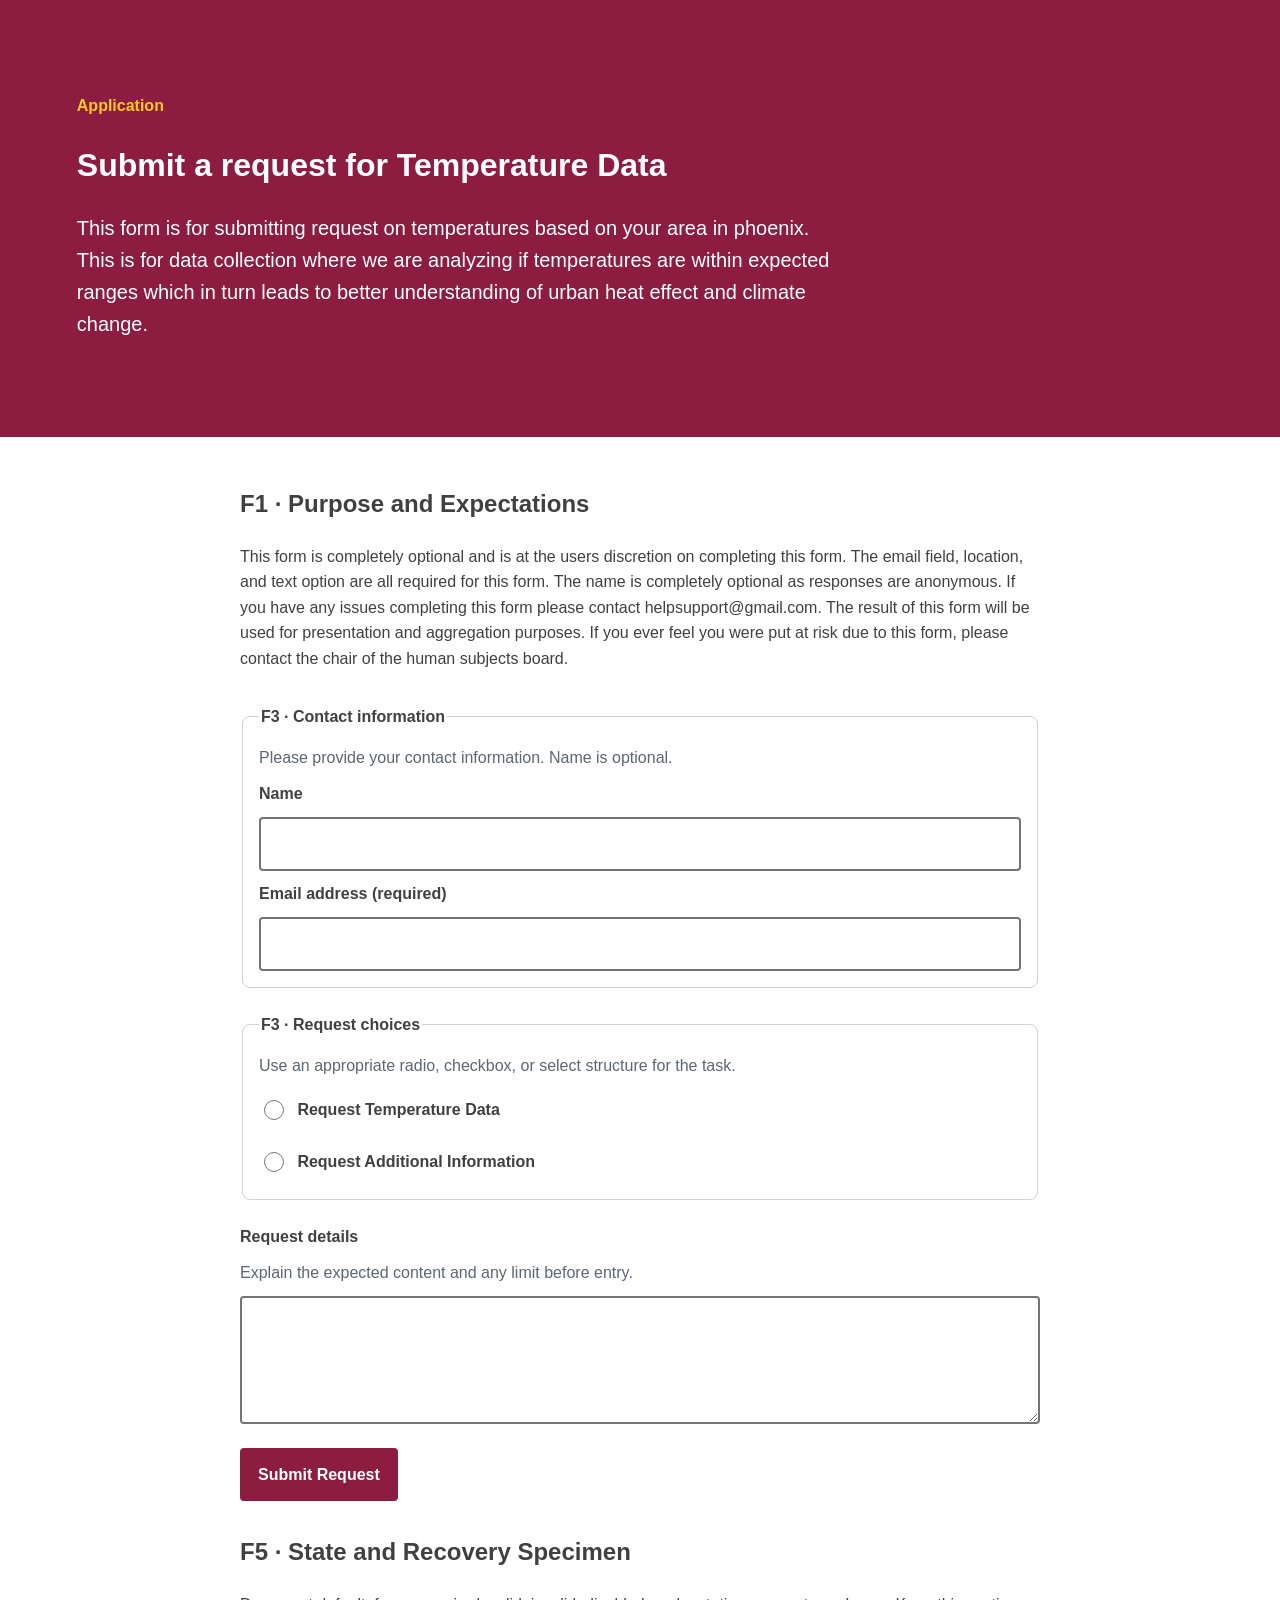
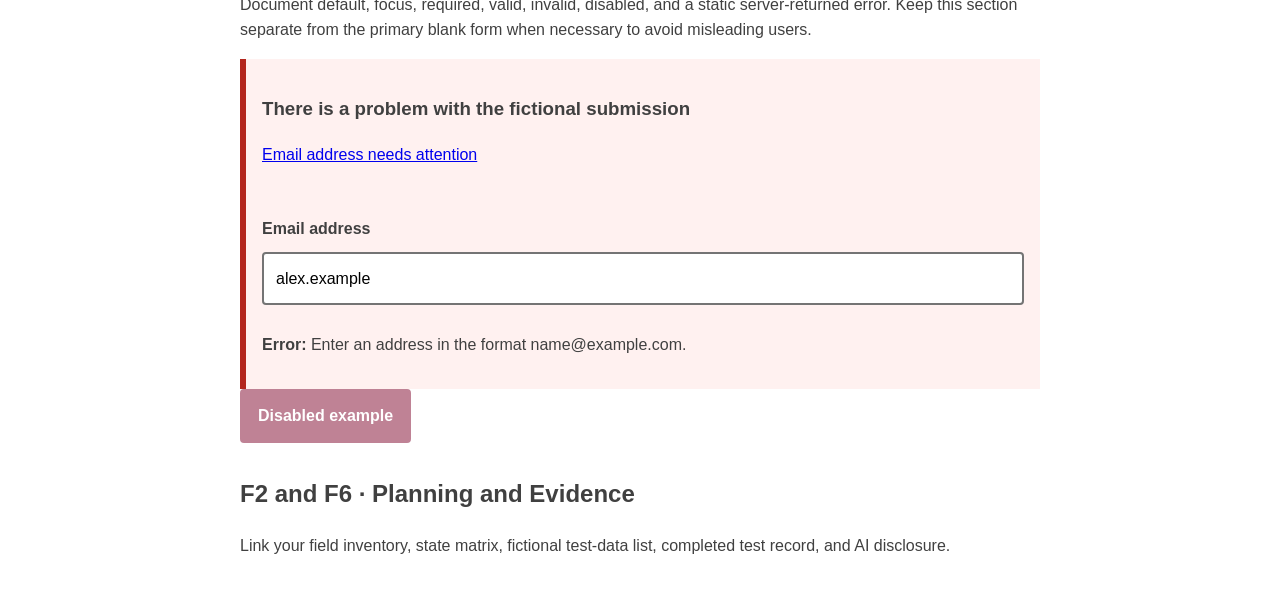
==== index.html @ ecb99474 "Added files" ====
<!doctype html>
<html lang="en">
    <head>
        <meta charset="utf-8">
        <meta name="viewport" content="width=device-width,initial-scale=1">
        <title>Inclusive Form Flow</title><link rel="stylesheet" href="styles.css">
    </head>
    <body>
        <header class="page-header">
            <p class="eyebrow">Application </p>
            <h1>Submit a request for Temperature Data</h1>
            <p class="lede">This form is for submitting request on temperatures based on your area in phoenix. This is for data collection where we are analyzing if temperatures are within expected ranges which in turn leads to better understanding of urban heat effect and climate change.</p>
        </header>
        <main>
            <section id="expectations">
                <h2>F1 · Purpose and Expectations</h2>
                <p> This form is completely optional and is at the users discretion on completing this form. The email field, location, and text option are all required for this form. The name is completely optional as responses are anonymous. If you have any issues completing this form please contact helpsupport@gmail.com. The result of this form will be used for presentation and aggregation purposes. If you ever feel you were put at risk due to this form, please contact the chair of the human subjects board.   </p>
            </section>
            <form action="" method="get">
                <fieldset>
                    <legend>F3 · Contact information</legend>
                    <p class="help">Please provide your contact information. Name is optional.</p>
                    <div class="field">
                        <label for="name">Name</label>
                        <input id="name" name="name" type="text" autocomplete="name">
                    </div>
                    <div class="field">
                        <label for="email">Email address (required)</label>
                        <input id="email" name="email" type="email" autocomplete="email" required >
                    </div>
                </fieldset>
                <fieldset>
                    <legend>F3 · Request choices</legend>
                    <p class="help">Use an appropriate radio, checkbox, or select structure for the task.</p>
                    <label class="choice">
                        <input type="radio" name="request_type" value="option-a"> Request Temperature Data</label>
                        <label class="choice"><input type="radio" name="request_type" value="option-b"> Request Additional Information</label>
                    </fieldset>
                    <div class="field">
                        <label for="details">Request details</label>
                        <p class="help" id="details-help">Explain the expected content and any limit before entry.</p>
                        <textarea id="details" name="details" aria-describedby="details-help"></textarea>
                    </div>
                    <button type="submit">Submit Request</button>
                </form>
                <section id="states">
                    <h2>F5 · State and Recovery Specimen</h2>
                    <p>Document default, focus, required, valid, invalid, disabled, and a static server-returned error. Keep this section separate from the primary blank form when necessary to avoid misleading users.</p>
                    <div class="error-summary">
                        <h3>There is a problem with the fictional submission</h3>
                        <p><a href="#error-example">Email address needs attention</a></p>
                    </div>
                    <div class="field field-error">
                        <label for="error-example">Email address</label>
                        <input id="error-example" type="email" value="alex.example" aria-invalid="true" aria-describedby="error-message">
                        <p id="error-message"><strong>Error:</strong> Enter an address in the format name@example.com.</p>
                    </div>
                    <button type="button" disabled>Disabled example</button>
                </section>
                <section id="documentation">
                    <h2>F2 and F6 · Planning and Evidence</h2>
                    <p>Link your field inventory, state matrix, fictional test-data list, completed test record, and AI disclosure.</p>
                </section>
            </main>
        </body>
        </html>
---- styles.css ----
:root{
    --color-text:#404040;
    --color-surface:#fff;
    --color-action:#8c1d40;
    --color-accent:#ffc627;
    --color-border:#747474;
    --color-error:#b3261e;
    --color-muted:#5c6670;
    --space-3:1rem;
    --radius:.5rem;
    --measure:68ch;
}
*,*::before,*::after{
    box-sizing:border-box;
}
body{
    margin:0;
    color:var(--color-text);
    background:var(--color-surface);
    font-family:Arial,sans-serif;
    line-height:1.6;
}
.page-header{
    padding:clamp(2rem,6vw,5rem);
    background:var(--color-action);
    color:#fff;
}
.eyebrow{
    color:var(--color-accent);
    font-weight:700;
}
.lede{
    max-width:var(--measure);
    font-size:1.25rem;
}
main{
    max-width:52rem;
    margin:auto;
    padding:var(--space-3);
}
section,form{
    margin-block:2rem;
}
form,fieldset,.field{
    display:grid;
    gap:.65rem;
}
form{
    gap:1.5rem;
}
fieldset{
    padding:1rem;
    border:1px solid #d0d0d0;
    border-radius:var(--radius);
}
legend,label{
    font-weight:700;
}
.help{
    margin:0;
    color:var(--color-muted);
}
input,select,textarea,button{
    font:inherit;
}
input:not([type="radio"]):not([type="checkbox"]),select,textarea{
    width:100%;
    padding:.75rem;
    border:2px solid var(--color-border);
    border-radius:.25rem;
}
textarea{
    min-height:8rem;
    resize:vertical;
}
.choice{
    display:flex;
    gap:.65rem;
    align-items:flex-start;
    padding:.5rem 0;
}
.choice input{
    inline-size:1.25rem;
    block-size:1.25rem;
}
button{
    justify-self:start;
    min-height:44px;
    padding:.75rem 1rem;
    background:var(--color-action);
    color:#fff;
    border:2px solid var(--color-action);
    border-radius:.25rem;
    font-weight:700;
}
:focus-visible{
    outline:.2rem solid var(--color-accent);
    outline-offset:.2rem;
}
.error-summary,.field-error{
    padding:1rem;
    border-left:.4rem solid var(--color-error);
    background:#fff1f0;
}
.field-error input{
    border-color:var(--color-error);
}
button:disabled{
    opacity:.55;
    cursor:not-allowed;
}
@media (min-width:48rem){
    .paired-fields{
        display:grid;
        grid-template-columns:1fr 1fr;
        gap:1rem;
    }
}
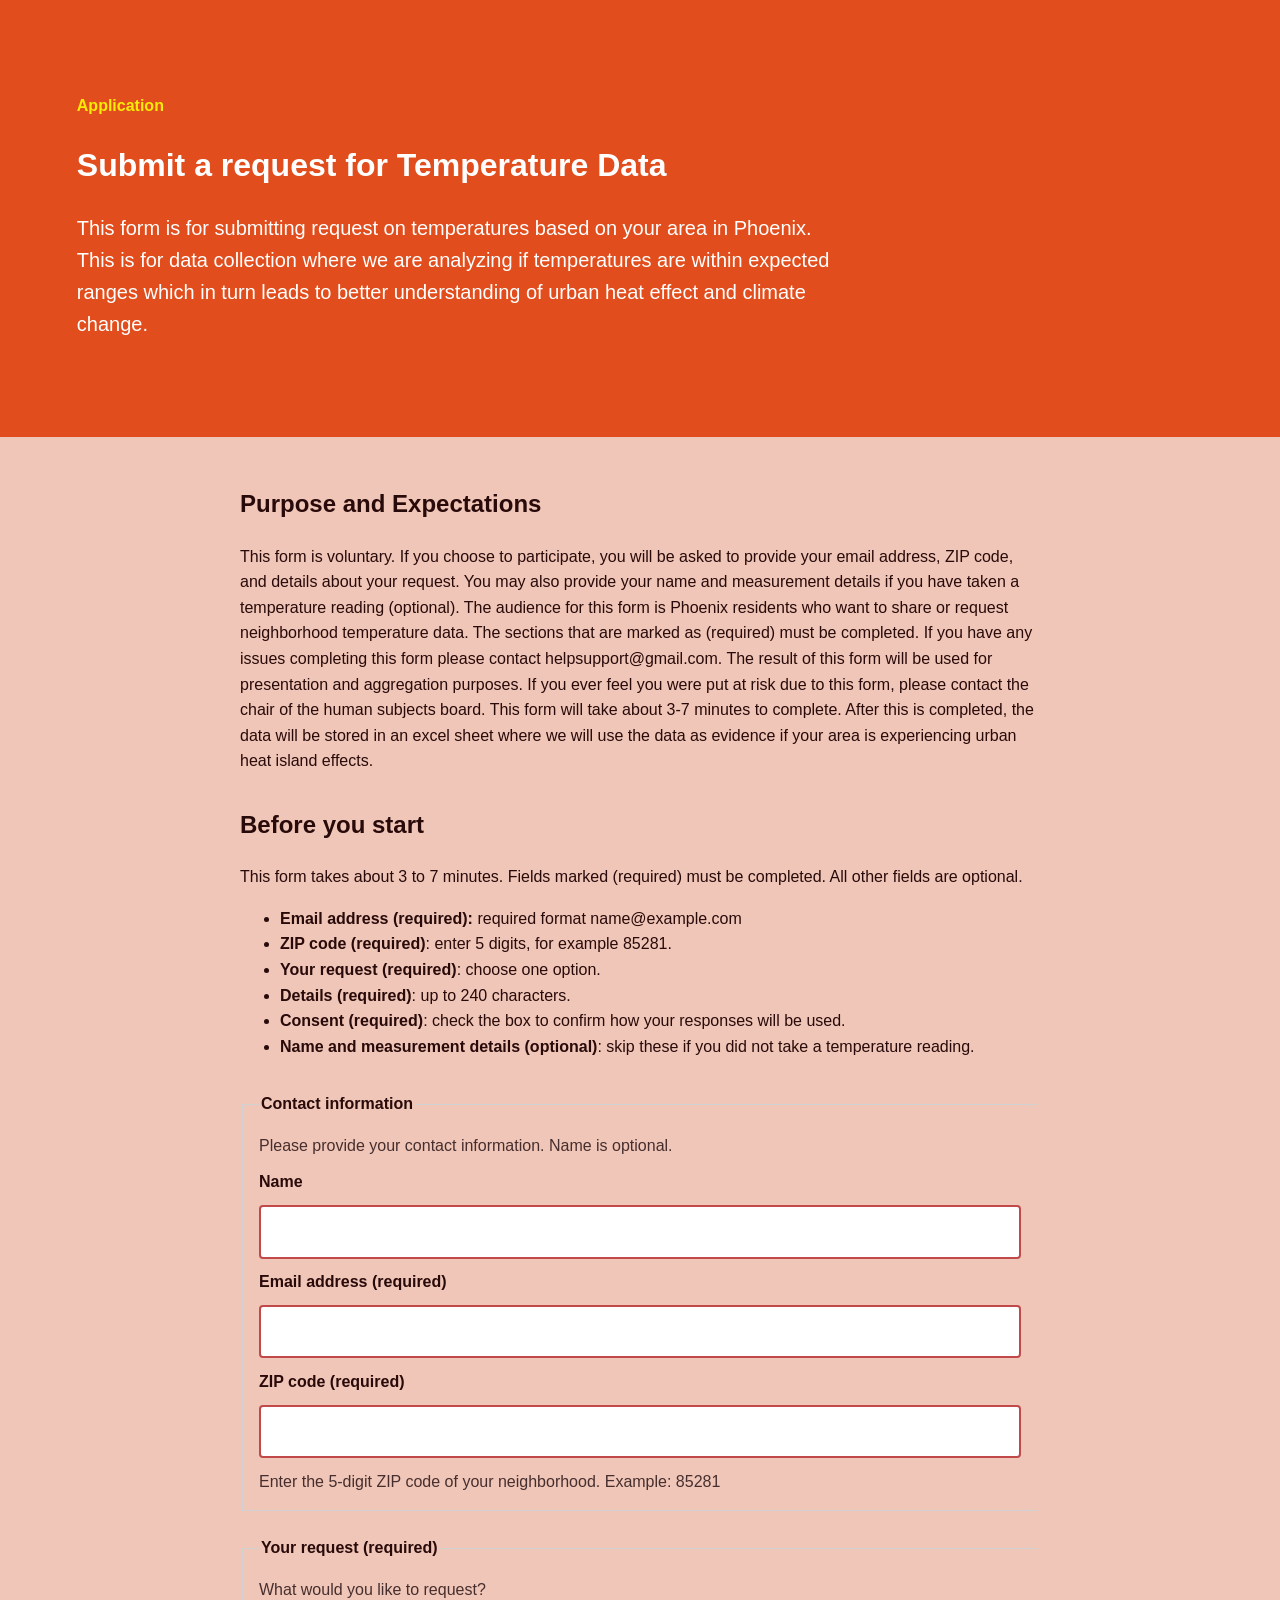
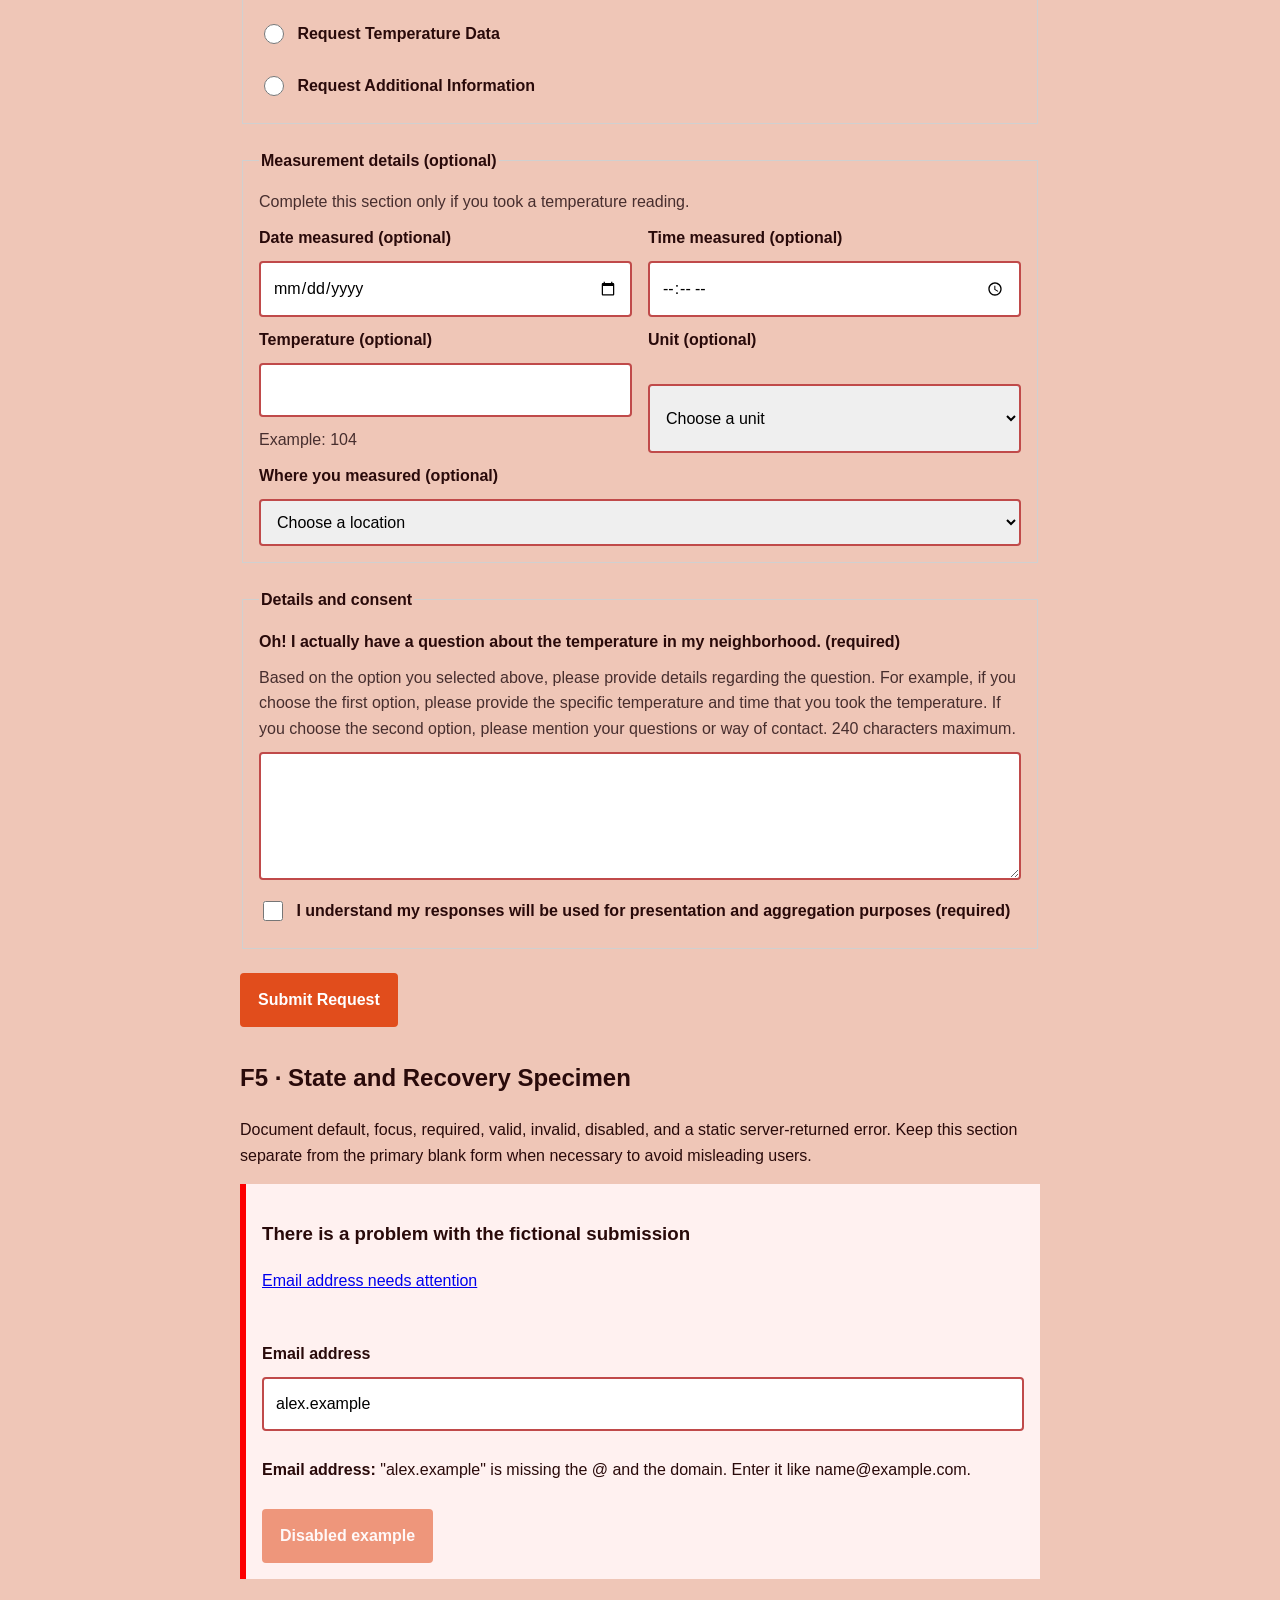
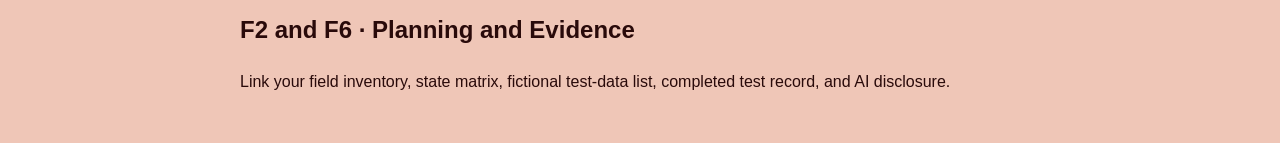
==== commit ad70735a: "Changed files based on theme of Module 2 For the index.html, I replaced information with my chosen i" ====
--- a/index.html
+++ b/index.html
@@ -9,16 +9,34 @@
         <header class="page-header">
             <p class="eyebrow">Application </p>
             <h1>Submit a request for Temperature Data</h1>
-            <p class="lede">This form is for submitting request on temperatures based on your area in phoenix. This is for data collection where we are analyzing if temperatures are within expected ranges which in turn leads to better understanding of urban heat effect and climate change.</p>
+            <p class="lede">This form is for submitting request on temperatures based on your area in Phoenix. This is for data collection where we are analyzing if temperatures are within expected ranges which in turn leads to better understanding of urban heat effect and climate change.</p>
         </header>
         <main>
             <section id="expectations">
-                <h2>F1 · Purpose and Expectations</h2>
-                <p> This form is completely optional and is at the users discretion on completing this form. The email field, location, and text option are all required for this form. The name is completely optional as responses are anonymous. If you have any issues completing this form please contact helpsupport@gmail.com. The result of this form will be used for presentation and aggregation purposes. If you ever feel you were put at risk due to this form, please contact the chair of the human subjects board.   </p>
+                <h2>Purpose and Expectations</h2>
+                <p> This form is voluntary. If you choose to participate, you will be asked to provide your email address, ZIP code, and details about your request. You may also provide your name and measurement details if you have taken a temperature reading (optional).
+                    The audience for this form is Phoenix residents who want to share or request neighborhood temperature data. 
+                    The sections that are marked as (required) must be completed. 
+                    If you have any issues completing this form please contact helpsupport@gmail.com. 
+                    The result of this form will be used for presentation and aggregation purposes. 
+                    If you ever feel you were put at risk due to this form, please contact the chair of the human subjects board.
+                    This form will take about 3-7 minutes to complete. After this is completed, the data will be stored in an excel sheet where we will use the data as evidence if your area is experiencing urban heat island effects.</p>
+            </section>
+         <section id="before-you-start">
+                <h2>Before you start</h2>
+                <p>This form takes about 3 to 7 minutes. Fields marked (required) must be completed. All other fields are optional.</p>
+                <ul>
+                    <li><strong>Email address (required):</strong> required format name@example.com</li>
+                    <li><strong>ZIP code (required)</strong>: enter 5 digits, for example 85281.</li>
+                    <li><strong>Your request (required)</strong>: choose one option.</li>
+                    <li><strong>Details (required)</strong>: up to 240 characters.</li>
+                    <li><strong>Consent (required)</strong>: check the box to confirm how your responses will be used.</li>
+                    <li><strong>Name and measurement details (optional)</strong>: skip these if you did not take a temperature reading.</li>
+                </ul>
             </section>
             <form action="" method="get">
                 <fieldset>
-                    <legend>F3 · Contact information</legend>
+                    <legend>Contact information</legend>
                     <p class="help">Please provide your contact information. Name is optional.</p>
                     <div class="field">
                         <label for="name">Name</label>
@@ -28,21 +46,76 @@
                         <label for="email">Email address (required)</label>
                         <input id="email" name="email" type="email" autocomplete="email" required >
                     </div>
+                     <div class="field">
+                        <label for="zip">ZIP code (required)</label>
+                        <input id="zip" name="zip" type="text" inputmode="numeric" autocomplete="postal-code" maxlength="5" required aria-describedby="zip-help">
+                        <p class="help" id="zip-help">Enter the 5-digit ZIP code of your neighborhood. Example: 85281</p>
+                    </div>
                 </fieldset>
                 <fieldset>
-                    <legend>F3 · Request choices</legend>
-                    <p class="help">Use an appropriate radio, checkbox, or select structure for the task.</p>
+                    <legend>Your request (required)</legend>
+                    <p class="help">What would you like to request?</p>
                     <label class="choice">
-                        <input type="radio" name="request_type" value="option-a"> Request Temperature Data</label>
-                        <label class="choice"><input type="radio" name="request_type" value="option-b"> Request Additional Information</label>
-                    </fieldset>
+                        <input type="radio" name="request_type" value="temperature-data" required> Request Temperature Data
+                    </label>
+                    <label class="choice">
+                        <input type="radio" name="request_type" value="additional-info" required> Request Additional Information
+                    </label>
+                </fieldset>
+             <fieldset>
+                    <legend>Measurement details (optional)</legend>
+                    <p class="help">Complete this section only if you took a temperature reading.</p>
+                    <div class="paired-fields">
+                        <div class="field">
+                            <label for="measured-date">Date measured (optional)</label>
+                            <input id="measured-date" name="measured_date" type="date">
+                        </div>
+                        <div class="field">
+                            <label for="measured-time">Time measured (optional)</label>
+                            <input id="measured-time" name="measured_time" type="time">
+                        </div>
+                    </div>
+                    <div class="paired-fields">
+                        <div class="field">
+                            <label for="temperature">Temperature (optional)</label>
+                            <input id="temperature" name="temperature" type="number" min="-20" max="150" step="0.1" aria-describedby="temperature-help">
+                            <p class="help" id="temperature-help">Example: 104</p>
+                        </div>
+                        <div class="field">
+                            <label for="unit">Unit (optional)</label>
+                            <select id="unit" name="unit">
+                                <option value="">Choose a unit</option>
+                                <option value="fahrenheit">°F</option>
+                                <option value="celsius">°C</option>
+                            </select>
+                        </div>
+                    </div>
                     <div class="field">
-                        <label for="details">Request details</label>
-                        <p class="help" id="details-help">Explain the expected content and any limit before entry.</p>
-                        <textarea id="details" name="details" aria-describedby="details-help"></textarea>
+                        <label for="measure-location">Where you measured (optional)</label>
+                        <select id="measure-location" name="measure_location">
+                            <option value="">Choose a location</option>
+                            <option value="outdoors-sun">Outdoors, in the sun</option>
+                            <option value="outdoors-shade">Outdoors, in the shade</option>
+                            <option value="indoors">Indoors</option>
+                            <option value="vehicle">Inside a vehicle</option>
+                        </select>
                     </div>
-                    <button type="submit">Submit Request</button>
-                </form>
+                </fieldset>
+
+                <fieldset>
+                    <legend>Details and consent</legend>
+                    <div class="field">
+                        <label for="details">Oh! I actually have a question about the temperature in my neighborhood. (required)</label>
+                        <p class="help" id="details-help">Based on the option you selected above, please provide details regarding the question. For example, if you choose the first option, please provide the specific temperature and time that you took the temperature. If you choose the second option, please mention your questions or way of contact. 240 characters maximum.</p>
+                        <textarea id="details" name="details" maxlength="240" required aria-describedby="details-help"></textarea>
+                    </div>
+                    <label class="choice">
+                        <input type="checkbox" name="consent" value="agreed" required> I understand my responses will be used for presentation and aggregation purposes (required)
+                    </label>
+                </fieldset>
+
+                <button type="submit">Submit Request</button>
+            </form>
                 <section id="states">
                     <h2>F5 · State and Recovery Specimen</h2>
                     <p>Document default, focus, required, valid, invalid, disabled, and a static server-returned error. Keep this section separate from the primary blank form when necessary to avoid misleading users.</p>
@@ -53,8 +126,7 @@
                     <div class="field field-error">
                         <label for="error-example">Email address</label>
                         <input id="error-example" type="email" value="alex.example" aria-invalid="true" aria-describedby="error-message">
-                        <p id="error-message"><strong>Error:</strong> Enter an address in the format name@example.com.</p>
-                    </div>
+                        <p id="error-message"><strong>Email address:</strong> "alex.example" is missing the @ and the domain. Enter it like name@example.com.</p>
                     <button type="button" disabled>Disabled example</button>
                 </section>
                 <section id="documentation">
--- a/styles.css
+++ b/styles.css
@@ -1,13 +1,14 @@
 :root{
-    --color-text:#404040;
-    --color-surface:#fff;
-    --color-action:#8c1d40;
-    --color-accent:#ffc627;
-    --color-border:#747474;
-    --color-error:#b3261e;
-    --color-muted:#5c6670;
+    --color-text:hsl(0, 60%, 10%);
+    --color-surface:#efc6b7;
+    --color-action:#e14d1c;
+    --color-accent:#f8ec06;
+    --color-muted:#472e2e;
+    --color-border:#c04a4a;
+    --color-error:#fd0000;
+
     --space-3:1rem;
-    --radius:.5rem;
+    --radius-card:.5rem;
     --measure:68ch;
 }
 *,*::before,*::after{
@@ -17,7 +18,7 @@
     margin:0;
     color:var(--color-text);
     background:var(--color-surface);
-    font-family:Arial,sans-serif;
+    font-family: "Helvetica Neue", Helvetica, Arial, sans-serif;
     line-height:1.6;
 }
 .page-header{
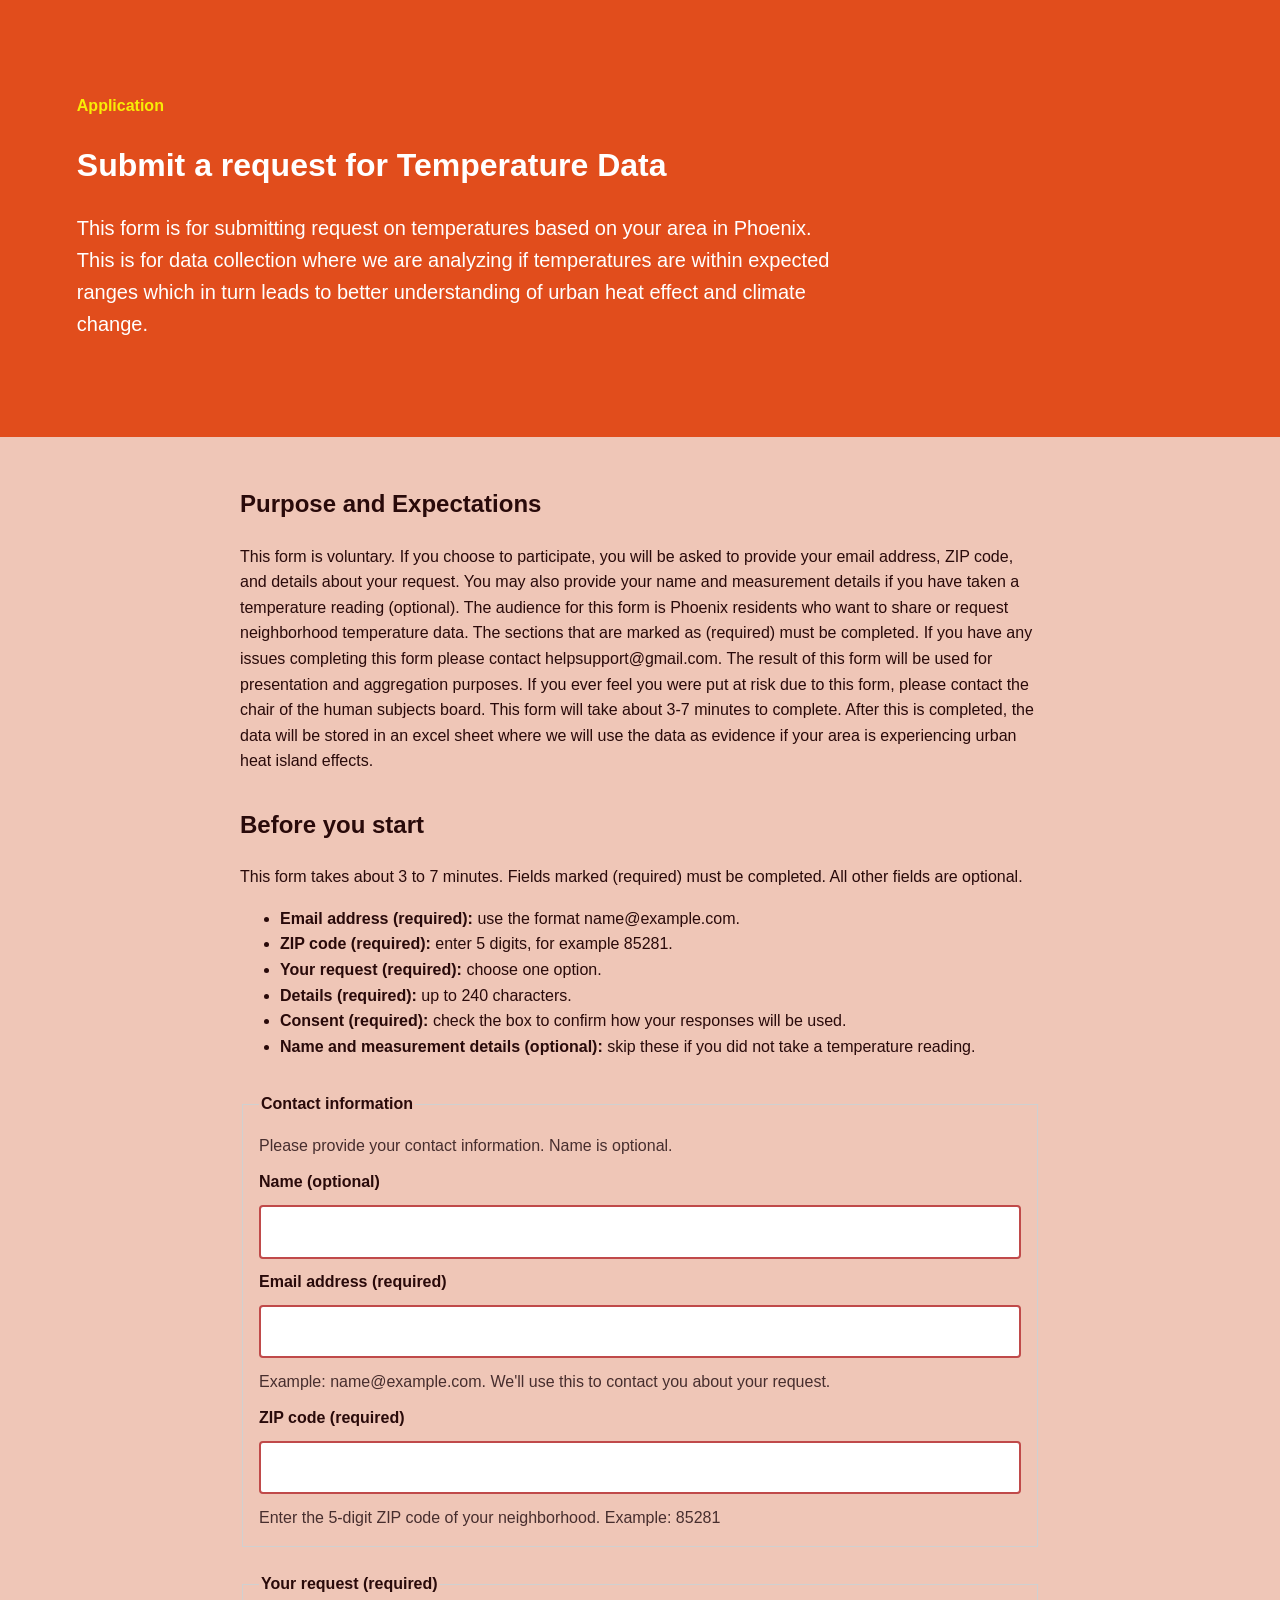
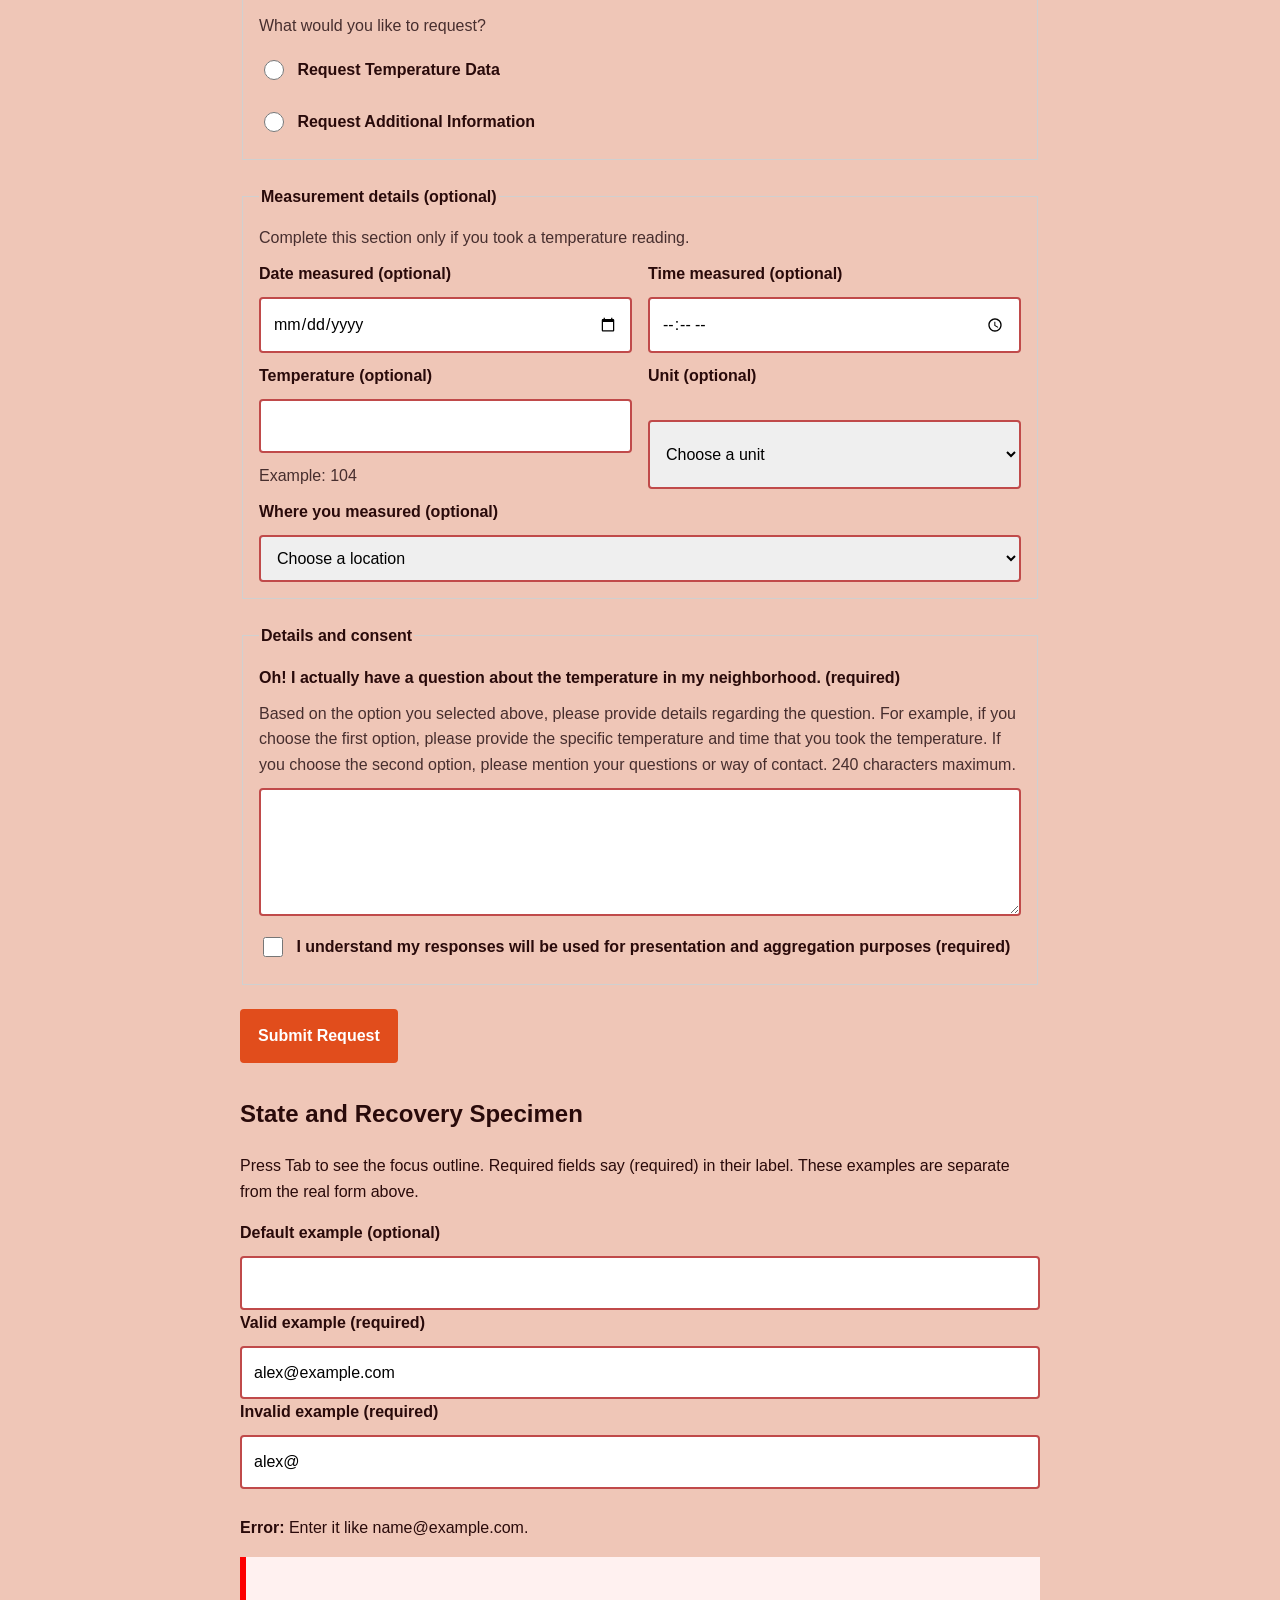
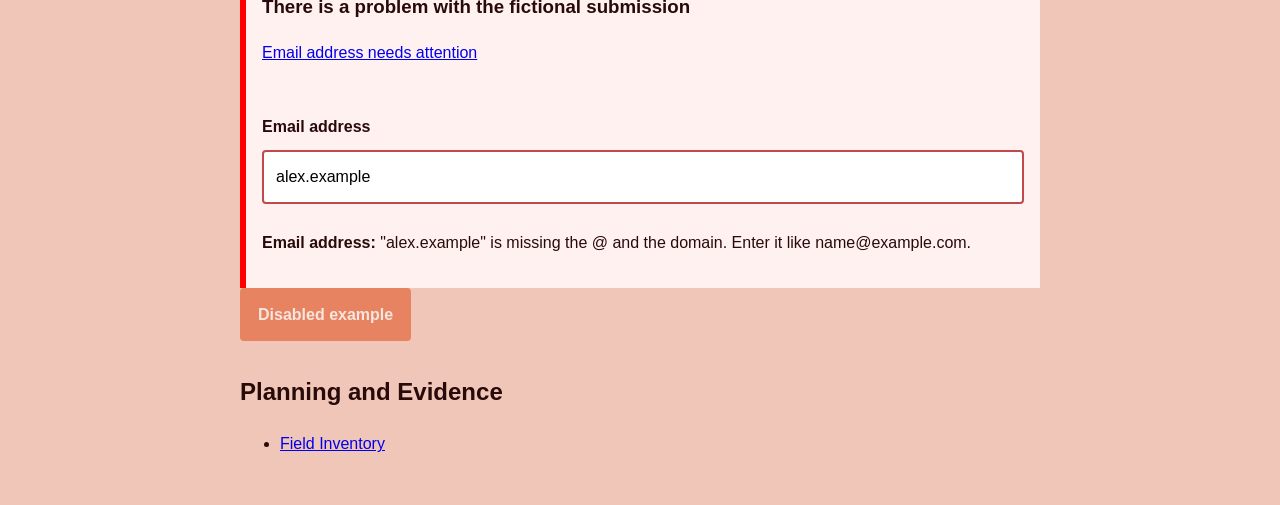
==== commit 53799061: "Validated and debugged" ====
--- a/index.html
+++ b/index.html
@@ -3,50 +3,52 @@
     <head>
         <meta charset="utf-8">
         <meta name="viewport" content="width=device-width,initial-scale=1">
-        <title>Inclusive Form Flow</title><link rel="stylesheet" href="styles.css">
+        <title>Inclusive Form Flow</title>
+        <link rel="stylesheet" href="styles.css">
     </head>
     <body>
         <header class="page-header">
-            <p class="eyebrow">Application </p>
+            <p class="eyebrow">Application</p>
             <h1>Submit a request for Temperature Data</h1>
             <p class="lede">This form is for submitting request on temperatures based on your area in Phoenix. This is for data collection where we are analyzing if temperatures are within expected ranges which in turn leads to better understanding of urban heat effect and climate change.</p>
         </header>
         <main>
             <section id="expectations">
                 <h2>Purpose and Expectations</h2>
-                <p> This form is voluntary. If you choose to participate, you will be asked to provide your email address, ZIP code, and details about your request. You may also provide your name and measurement details if you have taken a temperature reading (optional).
-                    The audience for this form is Phoenix residents who want to share or request neighborhood temperature data. 
-                    The sections that are marked as (required) must be completed. 
-                    If you have any issues completing this form please contact helpsupport@gmail.com. 
-                    The result of this form will be used for presentation and aggregation purposes. 
+                <p>This form is voluntary. If you choose to participate, you will be asked to provide your email address, ZIP code, and details about your request. You may also provide your name and measurement details if you have taken a temperature reading (optional).
+                    The audience for this form is Phoenix residents who want to share or request neighborhood temperature data.
+                    The sections that are marked as (required) must be completed.
+                    If you have any issues completing this form please contact helpsupport@gmail.com.
+                    The result of this form will be used for presentation and aggregation purposes.
                     If you ever feel you were put at risk due to this form, please contact the chair of the human subjects board.
                     This form will take about 3-7 minutes to complete. After this is completed, the data will be stored in an excel sheet where we will use the data as evidence if your area is experiencing urban heat island effects.</p>
             </section>
-         <section id="before-you-start">
+            <section id="before-you-start">
                 <h2>Before you start</h2>
                 <p>This form takes about 3 to 7 minutes. Fields marked (required) must be completed. All other fields are optional.</p>
                 <ul>
-                    <li><strong>Email address (required):</strong> required format name@example.com</li>
-                    <li><strong>ZIP code (required)</strong>: enter 5 digits, for example 85281.</li>
-                    <li><strong>Your request (required)</strong>: choose one option.</li>
-                    <li><strong>Details (required)</strong>: up to 240 characters.</li>
-                    <li><strong>Consent (required)</strong>: check the box to confirm how your responses will be used.</li>
-                    <li><strong>Name and measurement details (optional)</strong>: skip these if you did not take a temperature reading.</li>
+                    <li><strong>Email address (required):</strong> use the format name@example.com.</li>
+                    <li><strong>ZIP code (required):</strong> enter 5 digits, for example 85281.</li>
+                    <li><strong>Your request (required):</strong> choose one option.</li>
+                    <li><strong>Details (required):</strong> up to 240 characters.</li>
+                    <li><strong>Consent (required):</strong> check the box to confirm how your responses will be used.</li>
+                    <li><strong>Name and measurement details (optional):</strong> skip these if you did not take a temperature reading.</li>
                 </ul>
             </section>
-            <form action="" method="get">
+            <form  method="get">
                 <fieldset>
                     <legend>Contact information</legend>
                     <p class="help">Please provide your contact information. Name is optional.</p>
                     <div class="field">
-                        <label for="name">Name</label>
+                        <label for="name">Name (optional)</label>
                         <input id="name" name="name" type="text" autocomplete="name">
                     </div>
                     <div class="field">
                         <label for="email">Email address (required)</label>
-                        <input id="email" name="email" type="email" autocomplete="email" required >
+                        <input id="email" name="email" type="email" autocomplete="email" required aria-describedby="email-help">
+                        <p class="help" id="email-help">Example: name@example.com. We'll use this to contact you about your request.</p>
                     </div>
-                     <div class="field">
+                    <div class="field">
                         <label for="zip">ZIP code (required)</label>
                         <input id="zip" name="zip" type="text" inputmode="numeric" autocomplete="postal-code" maxlength="5" required aria-describedby="zip-help">
                         <p class="help" id="zip-help">Enter the 5-digit ZIP code of your neighborhood. Example: 85281</p>
@@ -62,7 +64,7 @@
                         <input type="radio" name="request_type" value="additional-info" required> Request Additional Information
                     </label>
                 </fieldset>
-             <fieldset>
+                <fieldset>
                     <legend>Measurement details (optional)</legend>
                     <p class="help">Complete this section only if you took a temperature reading.</p>
                     <div class="paired-fields">
@@ -101,7 +103,6 @@
                         </select>
                     </div>
                 </fieldset>
-
                 <fieldset>
                     <legend>Details and consent</legend>
                     <div class="field">
@@ -113,26 +114,41 @@
                         <input type="checkbox" name="consent" value="agreed" required> I understand my responses will be used for presentation and aggregation purposes (required)
                     </label>
                 </fieldset>
-
                 <button type="submit">Submit Request</button>
             </form>
-                <section id="states">
-                    <h2>F5 · State and Recovery Specimen</h2>
-                    <p>Document default, focus, required, valid, invalid, disabled, and a static server-returned error. Keep this section separate from the primary blank form when necessary to avoid misleading users.</p>
-                    <div class="error-summary">
-                        <h3>There is a problem with the fictional submission</h3>
-                        <p><a href="#error-example">Email address needs attention</a></p>
-                    </div>
-                    <div class="field field-error">
-                        <label for="error-example">Email address</label>
-                        <input id="error-example" type="email" value="alex.example" aria-invalid="true" aria-describedby="error-message">
-                        <p id="error-message"><strong>Email address:</strong> "alex.example" is missing the @ and the domain. Enter it like name@example.com.</p>
-                    <button type="button" disabled>Disabled example</button>
-                </section>
-                <section id="documentation">
-                    <h2>F2 and F6 · Planning and Evidence</h2>
-                    <p>Link your field inventory, state matrix, fictional test-data list, completed test record, and AI disclosure.</p>
-                </section>
-            </main>
-        </body>
-        </html>
+            <section id="states">
+                <h2>State and Recovery Specimen</h2>
+                <p>Press Tab to see the focus outline. Required fields say (required) in their label. These examples are separate from the real form above.</p>
+                <div class="field">
+                    <label for="spec-default">Default example (optional)</label>
+                    <input id="spec-default" type="text">
+                </div>
+                <div class="field state-valid">
+                    <label for="spec-valid">Valid example (required)</label>
+                    <input id="spec-valid" type="email" value="alex@example.com" required>
+                </div>
+                <div class="field state-invalid">
+                    <label for="spec-invalid">Invalid example (required)</label>
+                    <input id="spec-invalid" type="email" value="alex@" required aria-invalid="true" aria-describedby="spec-invalid-msg">
+                    <p class="msg-invalid" id="spec-invalid-msg"><strong>Error:</strong> Enter it like name@example.com.</p>
+                </div>
+                <div class="error-summary" role="alert" tabindex="-1">
+                    <h3>There is a problem with the fictional submission</h3>
+                    <p><a href="#error-example">Email address needs attention</a></p>
+                </div>
+                <div class="field field-error">
+                    <label for="error-example">Email address</label>
+                    <input id="error-example" type="email" value="alex.example" aria-invalid="true" aria-describedby="error-message">
+                    <p id="error-message"><strong>Email address:</strong> "alex.example" is missing the @ and the domain. Enter it like name@example.com.</p>
+                </div>
+                <button type="button" disabled>Disabled example</button>
+            </section>
+            <section id="documentation">
+                <h2>Planning and Evidence</h2>
+                <ul>
+                    <li><a href="field-inventory.html">Field Inventory</a></li>
+                </ul>
+            </section>
+        </main>
+    </body>
+</html>
